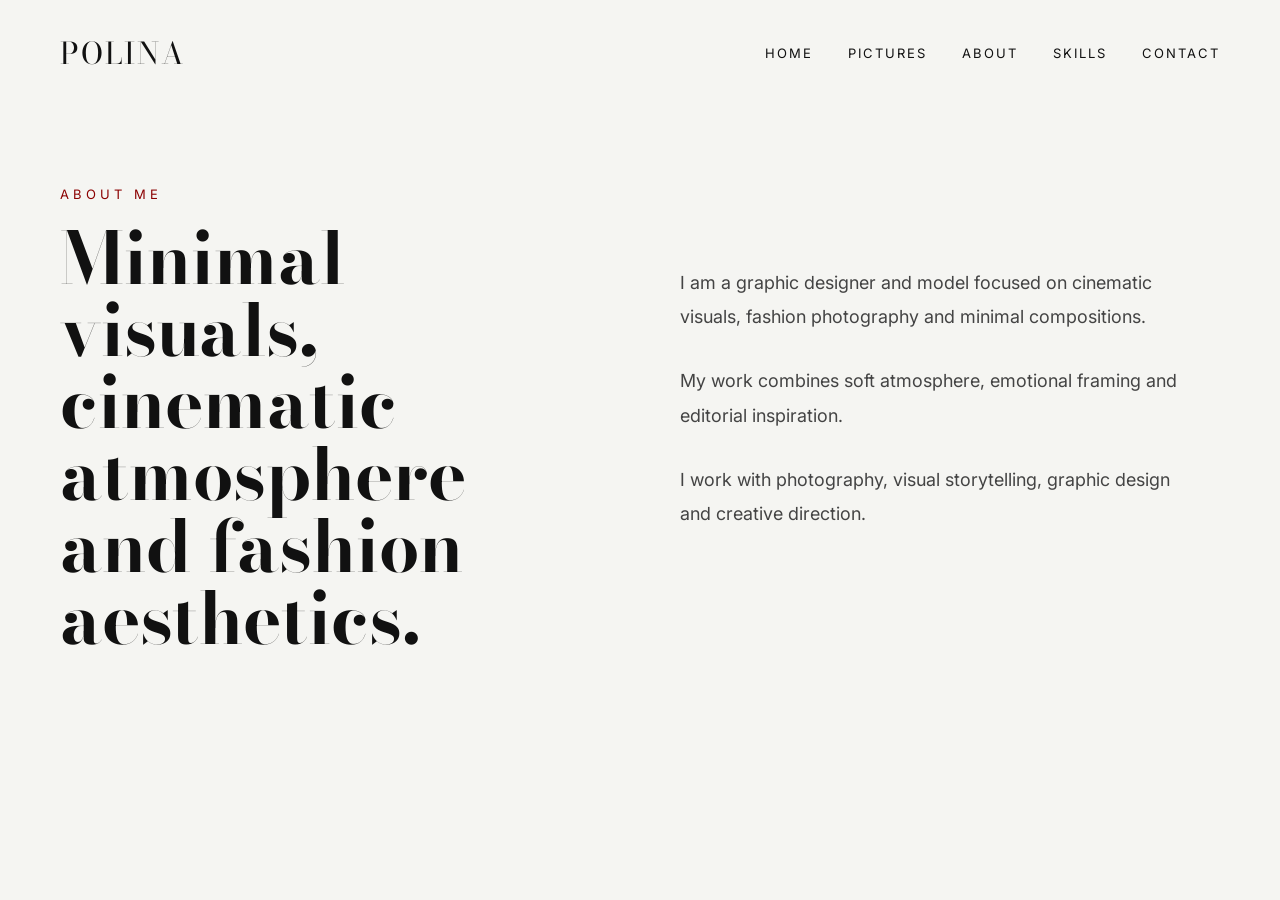
==== about.html @ c1917237 "about page" ====
<!DOCTYPE html>
<html lang="en">

<head>

    <meta charset="UTF-8">
    <meta name="viewport" content="width=device-width, initial-scale=1.0">

    <title>About</title>

    <link rel="stylesheet" href="css/style.css">

    <link rel="preconnect" href="https://fonts.googleapis.com">
    <link rel="preconnect" href="https://fonts.gstatic.com" crossorigin>

    <link href="https://fonts.googleapis.com/css2?family=Bodoni+Moda:wght@400;700&family=Inter:wght@300;400;500&display=swap" rel="stylesheet">

</head>

<body>

    <header class="navbar">

        <div class="logo">
            POLINA
        </div>

        <div class="menu-button">
            ☰
        </div>

        <nav class="nav-links">

            <a href="index.html">HOME</a>
            <a href="pictures.html">PICTURES</a>
            <a href="about.html">ABOUT</a>
            <a href="skills.html">SKILLS</a>
            <a href="contact.html">CONTACT</a>

        </nav>

    </header>

    <section class="about-page hidden">

        <div class="about-left">

            <p class="small-text">
                ABOUT ME
            </p>

            <h1>
                Minimal visuals,<br>
                cinematic atmosphere<br>
                and fashion aesthetics.
            </h1>

        </div>

        <div class="about-right">

            <p>
                I am a graphic designer and model focused on cinematic visuals,
                fashion photography and minimal compositions.
            </p>

            <p>
                My work combines soft atmosphere, emotional framing and editorial inspiration.
            </p>

            <p>
                I work with photography, visual storytelling, graphic design and creative direction.
            </p>

        </div>

    </section>

    <script src="js/script.js"></script>

</body>

</html>
---- css/style.css ----
﻿html {
    scroll-behavior: smooth;
}

* {
    margin: 0;
    padding: 0;
    box-sizing: border-box;
}

body {
    animation: fadePage 1s ease;

    background: #f5f5f2;

    color: #111;

    font-family: 'Inter', sans-serif;

    overflow-x: hidden;
}

/* NAVBAR */

.navbar {

    width: 100%;

    padding: 30px 60px;

    display: flex;

    justify-content: space-between;

    align-items: center;
}

.logo {

    font-family: 'Bodoni Moda', serif;

    font-size: 30px;

    letter-spacing: 2px;
}

/* DESKTOP MENU */

.nav-links {

    display: flex !important;

    align-items: center;

    gap: 35px;

    list-style: none;
}

.nav-links a {

    position: relative;

    text-decoration: none !important;

    color: #111 !important;

    font-size: 13px;

    letter-spacing: 2px;

    font-family: 'Inter', sans-serif;

    transition: 0.3s ease;
}

.nav-links a::after {

    content: "";

    position: absolute;

    left: 0;
    bottom: -6px;

    width: 0%;

    height: 1px;

    background: #8b0000;

    transition: 0.4s ease;
}

.nav-links a:hover::after {

    width: 100%;
}
.nav-links a:hover {

    color: #8b0000;
}
nav {

    all: unset;
}
/* BURGER BUTTON */

.menu-button {

    display: none;

    font-size: 32px;

    cursor: pointer;

    z-index: 2000;
}

/* HERO */

.hero {

    min-height: 85vh;

    display: flex;

    align-items: center;

    justify-content: space-between;

    gap: 60px;

    padding: 40px 60px;
}

.hero-text {

    flex: 1;
}

.small-text {

    color: #8b0000;

    letter-spacing: 4px;

    margin-bottom: 20px;

    font-size: 13px;
}

.hero-text h1 {

    font-family: 'Bodoni Moda', serif;

    font-size: 82px;

    line-height: 0.95;

    margin-bottom: 30px;
}

.description {

    max-width: 500px;

    line-height: 1.8;

    color: #444;

    font-size: 16px;
}

.hero-image {

    flex: 1;

    display: flex;

    justify-content: center;
}

.hero-image img {

    width: 100%;

    max-width: 550px;

    height: 750px;

    object-fit: cover;

    transition: 0.5s ease;

    box-shadow: 0 20px 60px rgba(0,0,0,0.12);
}

.hero-image img:hover {

    transform: scale(1.02);
}

/* GALLERY */

.gallery-page {

    padding: 40px 60px;
}

.gallery-title {

    font-family: 'Bodoni Moda', serif;

    font-size: 52px;

    margin-bottom: 60px;
}

.gallery-grid {

    display: grid;

    grid-template-columns: repeat(3, 1fr);

    gap: 18px;
}

.gallery-grid img {

    width: 100%;

    display: block;

    cursor: pointer;

    transition: 0.4s ease;
}

.gallery-grid img:hover {

    opacity: 0.92;

    transform: scale(1.015);
}
/* FULLSCREEN */

.fullscreen {

    position: fixed;

    inset: 0;

   background: rgba(10,10,10,0.96);

   backdrop-filter: blur(10px);

    display: none;

    justify-content: center;

    align-items: center;

    padding: 30px;

    z-index: 999;
}

.fullscreen img {

    max-width: 90%;

    max-height: 90%;

    object-fit: contain;
}

.fullscreen.active {

    display: flex;
}

/* ANIMATION */

.hidden {

    opacity: 0;

    transform: translateY(40px);

    transition: 1s ease;
}

.show {

    opacity: 1;

    transform: translateY(0);
}

/* MOBILE */

@media (max-width: 900px) {

    .navbar {

        padding: 25px;
    }

    .logo {

        font-size: 28px;
    }

    /* SHOW BURGER */

    .menu-button {

        display: block;
    }

    /* MOBILE MENU */

    .nav-links {

        position: fixed;

        top: 0;
        left: 0;

        width: 100%;
        height: 100vh;

        background: #f5f5f2;

        display: flex;

        flex-direction: column;

        justify-content: center;

        align-items: center;

        gap: 30px;

        opacity: 0;

        pointer-events: none;

        transition: 0.4s ease;

        z-index: 1500;
    }

    .nav-links.active {

        opacity: 1;

        pointer-events: all;
    }

    .nav-links a {

        font-size: 20px;

        letter-spacing: 4px;
    }

    /* ABOUT MOBILE */

.about-page {

    flex-direction: column;

    padding: 30px 25px;

    gap: 50px;
}

.about-left h1 {

    font-size: 48px;
}

.about-right {

    padding-top: 0;
}

.about-right p {

    font-size: 17px;

    line-height: 1.8;
}

    /* HERO MOBILE */

    .hero {

        flex-direction: column;

        padding: 20px;

        gap: 40px;
    }

    .hero-text h1 {

        font-size: 58px;
    }

    .description {

        font-size: 18px;
    }

    .hero-image img {

        width: 100%;

        max-width: 100%;

        height: auto;
    }

    /* GALLERY MOBILE */

    .gallery-page {

        padding: 25px;
    }

    .gallery-title {

        font-size: 32px;

        margin-bottom: 40px;
    }

    .gallery-grid {

        grid-template-columns: 1fr;
    }

}

@keyframes fadePage {

    from {

        opacity: 0;
    }

    to {

        opacity: 1;
    }
}

/* ABOUT PAGE */

.about-page {

    min-height: 80vh;

    display: flex;

    justify-content: space-between;

    gap: 80px;

    padding: 80px 60px;
}

.about-left {

    flex: 1;
}

.about-left h1 {

    font-family: 'Bodoni Moda', serif;

    font-size: 72px;

    line-height: 1;

    margin-top: 20px;
}

.about-right {

    flex: 1;

    display: flex;

    flex-direction: column;

    gap: 30px;

    padding-top: 80px;
}

.about-right p {

    font-size: 18px;

    line-height: 1.9;

    color: #444;

    max-width: 500px;
}
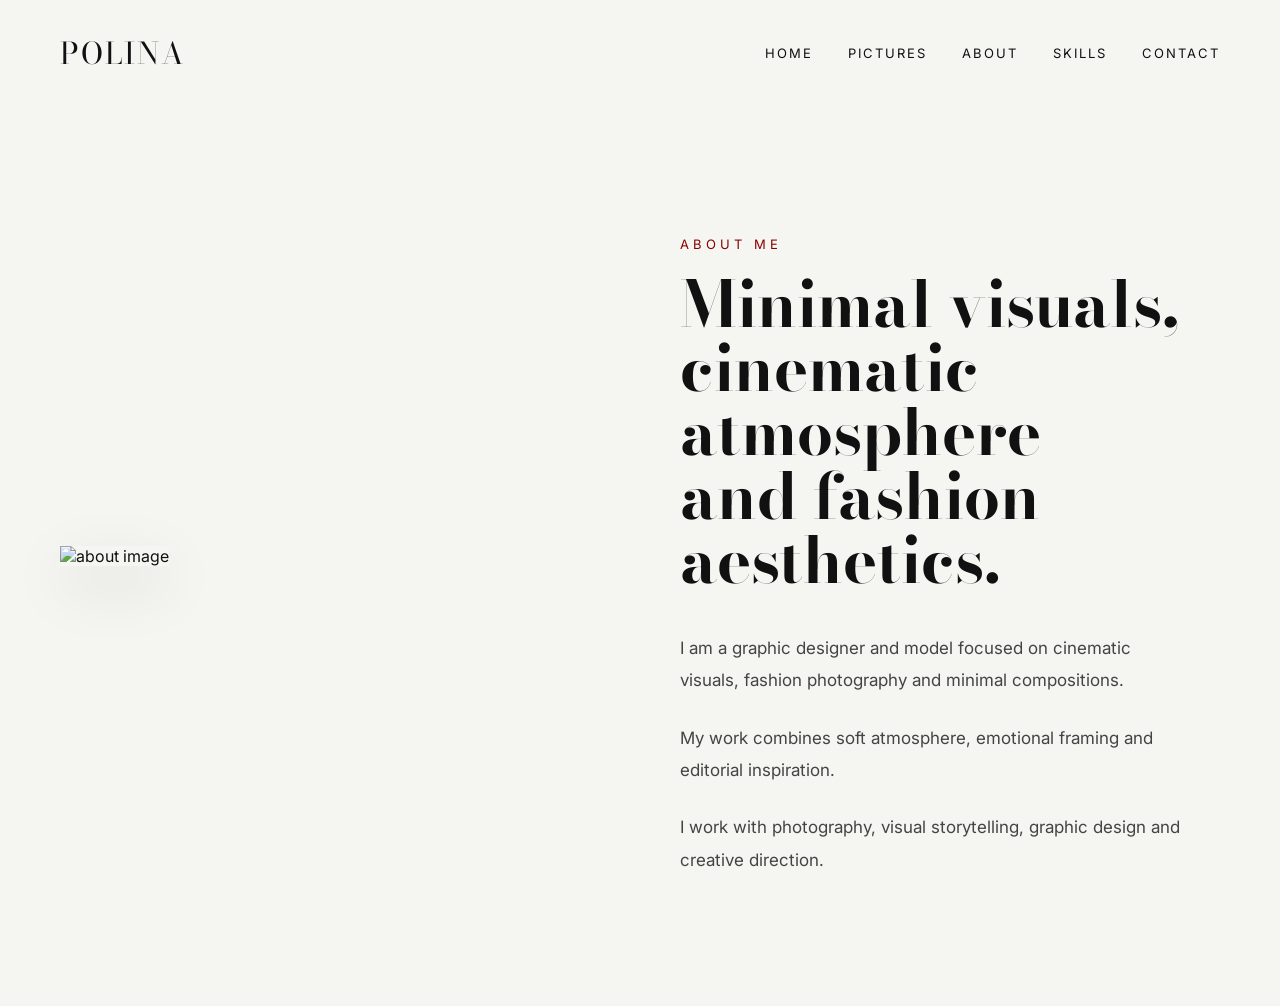
==== commit a27a71e7: "about page" ====
--- a/about.html
+++ b/about.html
@@ -43,7 +43,13 @@
 
     <section class="about-page hidden">
 
-        <div class="about-left">
+        <div class="about-image">
+
+            <img src="images/IMG_9924.JPG" alt="about image">
+
+        </div>
+
+        <div class="about-content">
 
             <p class="small-text">
                 ABOUT ME
@@ -55,22 +61,22 @@
                 and fashion aesthetics.
             </h1>
 
-        </div>
+            <div class="about-text">
 
-        <div class="about-right">
+                <p>
+                    I am a graphic designer and model focused on cinematic visuals,
+                    fashion photography and minimal compositions.
+                </p>
 
-            <p>
-                I am a graphic designer and model focused on cinematic visuals,
-                fashion photography and minimal compositions.
-            </p>
+                <p>
+                    My work combines soft atmosphere, emotional framing and editorial inspiration.
+                </p>
 
-            <p>
-                My work combines soft atmosphere, emotional framing and editorial inspiration.
-            </p>
+                <p>
+                    I work with photography, visual storytelling, graphic design and creative direction.
+                </p>
 
-            <p>
-                I work with photography, visual storytelling, graphic design and creative direction.
-            </p>
+            </div>
 
         </div>
 
--- a/css/style.css
+++ b/css/style.css
@@ -366,145 +366,151 @@
         letter-spacing: 4px;
     }
 
-    /* ABOUT MOBILE */
+/* ABOUT MOBILE */
 
 .about-page {
 
+    grid-template-columns: 1fr;
+
+    padding: 25px;
+
+    gap: 40px;
+}
+
+.about-image img {
+
+    height: auto;
+}
+
+.about-content h1 {
+
+    font-size: 46px;
+}
+
+.about-text p {
+
+    font-size: 17px;
+
+    line-height: 1.8;
+}
+
+    /* HERO MOBILE */
+
+    .hero {
+
+        flex-direction: column;
+
+        padding: 20px;
+
+        gap: 40px;
+    }
+
+    .hero-text h1 {
+
+        font-size: 58px;
+    }
+
+    .description {
+
+        font-size: 18px;
+    }
+
+    .hero-image img {
+
+        width: 100%;
+
+        max-width: 100%;
+
+        height: auto;
+    }
+
+    /* GALLERY MOBILE */
+
+    .gallery-page {
+
+        padding: 25px;
+    }
+
+    .gallery-title {
+
+        font-size: 32px;
+
+        margin-bottom: 40px;
+    }
+
+    .gallery-grid {
+
+        grid-template-columns: 1fr;
+    }
+
+}
+
+@keyframes fadePage {
+
+    from {
+
+        opacity: 0;
+    }
+
+    to {
+
+        opacity: 1;
+    }
+}
+
+/* ABOUT PAGE */
+
+.about-page {
+
+    min-height: 100vh;
+
+    display: grid;
+
+    grid-template-columns: 1fr 1fr;
+
+    align-items: center;
+
+    gap: 80px;
+
+    padding: 60px;
+}
+
+.about-image img {
+
+    width: 100%;
+
+    height: 750px;
+
+    object-fit: cover;
+
+    box-shadow: 0 20px 60px rgba(0,0,0,0.12);
+}
+
+.about-content h1 {
+
+    font-family: 'Bodoni Moda', serif;
+
+    font-size: 64px;
+
+    line-height: 1;
+
+    margin-top: 20px;
+
+    margin-bottom: 40px;
+}
+
+.about-text {
+
+    display: flex;
+
     flex-direction: column;
 
-    padding: 30px 25px;
-
-    gap: 50px;
-}
-
-.about-left h1 {
-
-    font-size: 48px;
-}
-
-.about-right {
-
-    padding-top: 0;
-}
-
-.about-right p {
+    gap: 25px;
+}
+
+.about-text p {
 
     font-size: 17px;
-
-    line-height: 1.8;
-}
-
-    /* HERO MOBILE */
-
-    .hero {
-
-        flex-direction: column;
-
-        padding: 20px;
-
-        gap: 40px;
-    }
-
-    .hero-text h1 {
-
-        font-size: 58px;
-    }
-
-    .description {
-
-        font-size: 18px;
-    }
-
-    .hero-image img {
-
-        width: 100%;
-
-        max-width: 100%;
-
-        height: auto;
-    }
-
-    /* GALLERY MOBILE */
-
-    .gallery-page {
-
-        padding: 25px;
-    }
-
-    .gallery-title {
-
-        font-size: 32px;
-
-        margin-bottom: 40px;
-    }
-
-    .gallery-grid {
-
-        grid-template-columns: 1fr;
-    }
-
-}
-
-@keyframes fadePage {
-
-    from {
-
-        opacity: 0;
-    }
-
-    to {
-
-        opacity: 1;
-    }
-}
-
-/* ABOUT PAGE */
-
-.about-page {
-
-    min-height: 80vh;
-
-    display: flex;
-
-    justify-content: space-between;
-
-    gap: 80px;
-
-    padding: 80px 60px;
-}
-
-.about-left {
-
-    flex: 1;
-}
-
-.about-left h1 {
-
-    font-family: 'Bodoni Moda', serif;
-
-    font-size: 72px;
-
-    line-height: 1;
-
-    margin-top: 20px;
-}
-
-.about-right {
-
-    flex: 1;
-
-    display: flex;
-
-    flex-direction: column;
-
-    gap: 30px;
-
-    padding-top: 80px;
-}
-
-.about-right p {
-
-    font-size: 18px;
 
     line-height: 1.9;
 
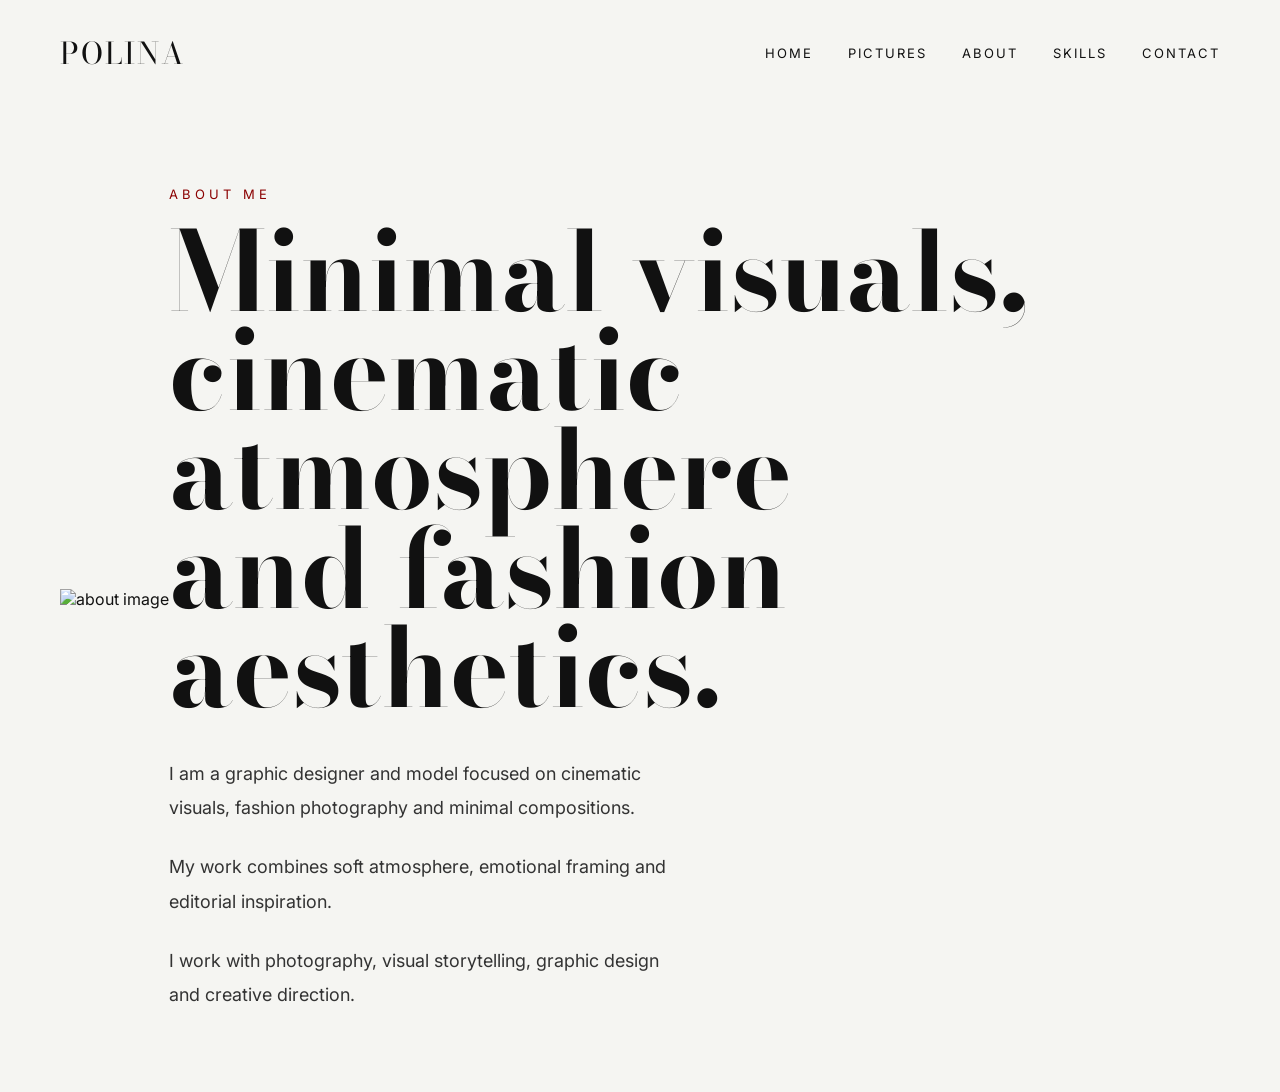
==== commit 9115155a: "page background" ====
--- a/about.html
+++ b/about.html
@@ -43,11 +43,7 @@
 
     <section class="about-page hidden">
 
-        <div class="about-image">
-
-            <img src="images/IMG_9924.JPG" alt="about image">
-
-        </div>
+<img src="images/IMG_9927.JPG" alt="about image">
 
         <div class="about-content">
 
--- a/css/style.css
+++ b/css/style.css
@@ -370,151 +370,180 @@
 
 .about-page {
 
-    grid-template-columns: 1fr;
-
-    padding: 25px;
-
-    gap: 40px;
+    padding: 120px 25px 60px 25px;
+}
+
+.about-image {
+
+    opacity: 0.10;
+}
+
+.about-content h1 {
+
+    font-size: 64px;
+
+    line-height: 0.9;
+
+    max-width: 100%;
+}
+
+.about-text {
+
+    max-width: 100%;
+}
+
+.about-text p {
+
+    font-size: 17px;
+
+    line-height: 1.8;
+}
+
+    /* HERO MOBILE */
+
+    .hero {
+
+        flex-direction: column;
+
+        padding: 20px;
+
+        gap: 40px;
+    }
+
+    .hero-text h1 {
+
+        font-size: 58px;
+    }
+
+    .description {
+
+        font-size: 18px;
+    }
+
+    .hero-image img {
+
+        width: 100%;
+
+        max-width: 100%;
+
+        height: auto;
+    }
+
+    /* GALLERY MOBILE */
+
+    .gallery-page {
+
+        padding: 25px;
+    }
+
+    .gallery-title {
+
+        font-size: 32px;
+
+        margin-bottom: 40px;
+    }
+
+    .gallery-grid {
+
+        grid-template-columns: 1fr;
+    }
+
+}
+
+@keyframes fadePage {
+
+    from {
+
+        opacity: 0;
+    }
+
+    to {
+
+        opacity: 1;
+    }
+}
+
+/* ABOUT PAGE */
+
+.about-page {
+
+    position: relative;
+
+    min-height: 100vh;
+
+    display: flex;
+
+    align-items: center;
+
+    padding: 80px 60px;
+
+    overflow: hidden;
+}
+
+/* BACKGROUND IMAGE */
+
+.about-image {
+
+    position: absolute;
+
+    inset: 0;
+
+    z-index: 1;
+
+    opacity: 0.14;
 }
 
 .about-image img {
 
-    height: auto;
+    width: 100%;
+
+    height: 100%;
+
+    object-fit: cover;
+}
+
+/* CONTENT */
+
+.about-content {
+
+    position: relative;
+
+    z-index: 2;
+
+    max-width: 900px;
 }
 
 .about-content h1 {
 
-    font-size: 46px;
+    font-family: 'Bodoni Moda', serif;
+
+    font-size: 110px;
+
+    line-height: 0.9;
+
+    margin-top: 20px;
+
+    margin-bottom: 40px;
+
+    max-width: 900px;
+}
+
+.about-text {
+
+    display: flex;
+
+    flex-direction: column;
+
+    gap: 25px;
+
+    max-width: 520px;
 }
 
 .about-text p {
 
-    font-size: 17px;
-
-    line-height: 1.8;
-}
-
-    /* HERO MOBILE */
-
-    .hero {
-
-        flex-direction: column;
-
-        padding: 20px;
-
-        gap: 40px;
-    }
-
-    .hero-text h1 {
-
-        font-size: 58px;
-    }
-
-    .description {
-
-        font-size: 18px;
-    }
-
-    .hero-image img {
-
-        width: 100%;
-
-        max-width: 100%;
-
-        height: auto;
-    }
-
-    /* GALLERY MOBILE */
-
-    .gallery-page {
-
-        padding: 25px;
-    }
-
-    .gallery-title {
-
-        font-size: 32px;
-
-        margin-bottom: 40px;
-    }
-
-    .gallery-grid {
-
-        grid-template-columns: 1fr;
-    }
-
-}
-
-@keyframes fadePage {
-
-    from {
-
-        opacity: 0;
-    }
-
-    to {
-
-        opacity: 1;
-    }
-}
-
-/* ABOUT PAGE */
-
-.about-page {
-
-    min-height: 100vh;
-
-    display: grid;
-
-    grid-template-columns: 1fr 1fr;
-
-    align-items: center;
-
-    gap: 80px;
-
-    padding: 60px;
-}
-
-.about-image img {
-
-    width: 100%;
-
-    height: 750px;
-
-    object-fit: cover;
-
-    box-shadow: 0 20px 60px rgba(0,0,0,0.12);
-}
-
-.about-content h1 {
-
-    font-family: 'Bodoni Moda', serif;
-
-    font-size: 64px;
-
-    line-height: 1;
-
-    margin-top: 20px;
-
-    margin-bottom: 40px;
-}
-
-.about-text {
-
-    display: flex;
-
-    flex-direction: column;
-
-    gap: 25px;
-}
-
-.about-text p {
-
-    font-size: 17px;
+    font-size: 18px;
 
     line-height: 1.9;
 
-    color: #444;
-
-    max-width: 500px;
+    color: #333;
 }
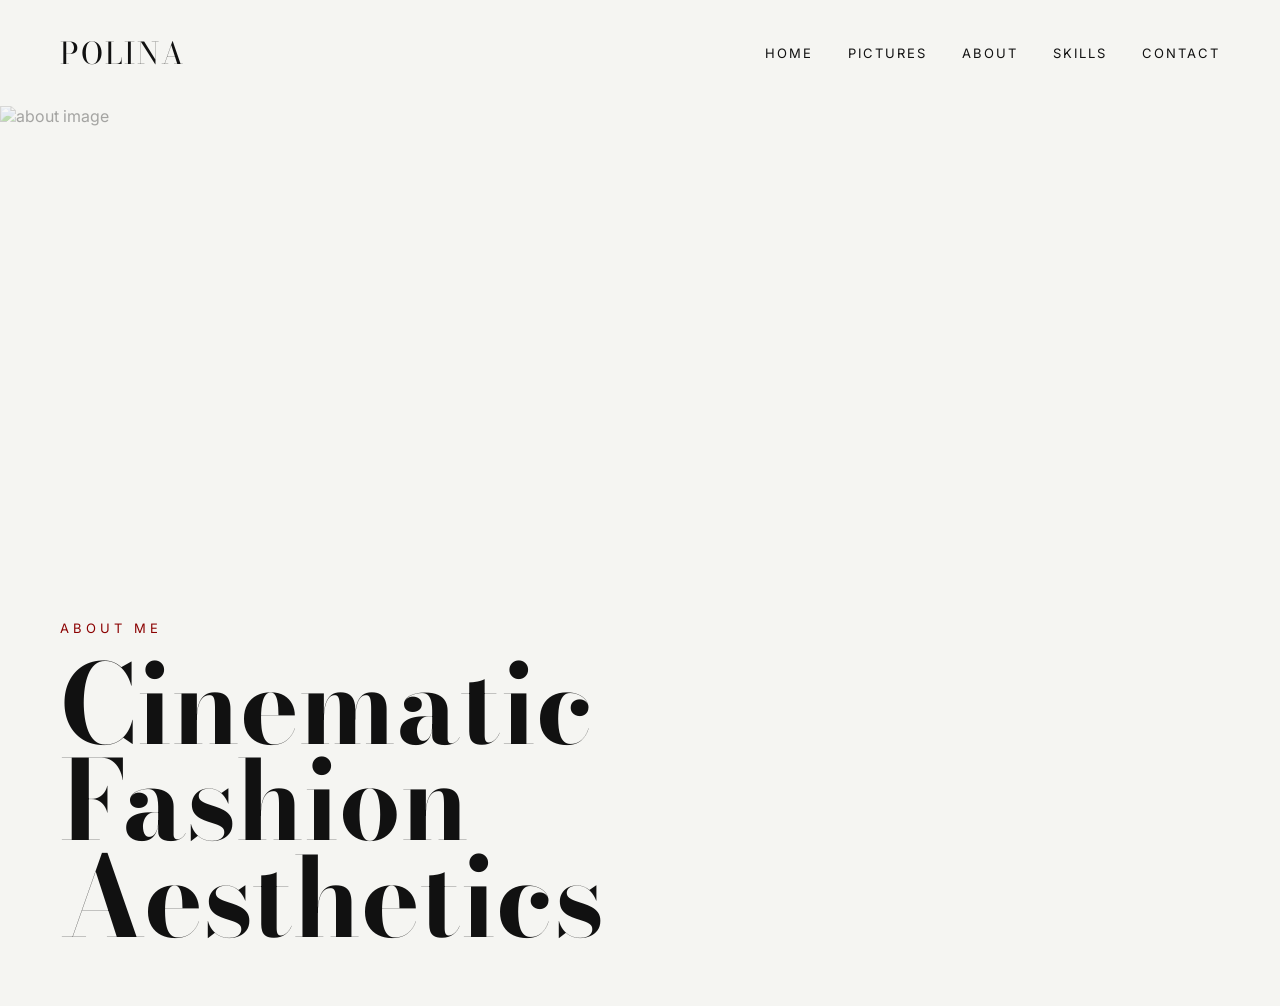
==== commit bcd96941: "about page" ====
--- a/about.html
+++ b/about.html
@@ -43,36 +43,23 @@
 
     <section class="about-page hidden">
 
-<img src="images/IMG_9927.JPG" alt="about image">
+        <div class="about-image">
 
-        <div class="about-content">
+            <img src="images/IMG_9927.JPG" alt="about image">
+
+        </div>
+
+        <div class="about-overlay">
 
             <p class="small-text">
                 ABOUT ME
             </p>
 
             <h1>
-                Minimal visuals,<br>
-                cinematic atmosphere<br>
-                and fashion aesthetics.
+                Cinematic<br>
+                Fashion<br>
+                Aesthetics
             </h1>
-
-            <div class="about-text">
-
-                <p>
-                    I am a graphic designer and model focused on cinematic visuals,
-                    fashion photography and minimal compositions.
-                </p>
-
-                <p>
-                    My work combines soft atmosphere, emotional framing and editorial inspiration.
-                </p>
-
-                <p>
-                    I work with photography, visual storytelling, graphic design and creative direction.
-                </p>
-
-            </div>
 
         </div>
 
--- a/css/style.css
+++ b/css/style.css
@@ -366,184 +366,149 @@
         letter-spacing: 4px;
     }
 
-/* ABOUT MOBILE */
+
+    /* HERO MOBILE */
+
+    .hero {
+
+        flex-direction: column;
+
+        padding: 20px;
+
+        gap: 40px;
+    }
+
+    .hero-text h1 {
+
+        font-size: 58px;
+    }
+
+    .description {
+
+        font-size: 18px;
+    }
+
+    .hero-image img {
+
+        width: 100%;
+
+        max-width: 100%;
+
+        height: auto;
+    }
+
+    /* GALLERY MOBILE */
+
+    .gallery-page {
+
+        padding: 25px;
+    }
+
+    .gallery-title {
+
+        font-size: 32px;
+
+        margin-bottom: 40px;
+    }
+
+    .gallery-grid {
+
+        grid-template-columns: 1fr;
+    }
+
+}
+
+@keyframes fadePage {
+
+    from {
+
+        opacity: 0;
+    }
+
+    to {
+
+        opacity: 1;
+    }
+}
+
+/* ABOUT PAGE */
 
 .about-page {
 
-    padding: 120px 25px 60px 25px;
-}
+    position: relative;
+
+    width: 100%;
+
+    height: 100vh;
+
+    overflow: hidden;
+}
+
+/* IMAGE */
 
 .about-image {
 
-    opacity: 0.10;
-}
-
-.about-content h1 {
-
-    font-size: 64px;
-
-    line-height: 0.9;
-
-    max-width: 100%;
-}
-
-.about-text {
-
-    max-width: 100%;
-}
-
-.about-text p {
-
-    font-size: 17px;
-
-    line-height: 1.8;
-}
-
-    /* HERO MOBILE */
-
-    .hero {
-
-        flex-direction: column;
-
-        padding: 20px;
-
-        gap: 40px;
-    }
-
-    .hero-text h1 {
+    width: 100%;
+
+    height: 100%;
+}
+
+.about-image img {
+
+    width: 100%;
+
+    height: 100%;
+
+    object-fit: cover;
+
+    opacity: 0.35;
+}
+
+/* TEXT OVERLAY */
+
+.about-overlay {
+
+    position: absolute;
+
+    left: 60px;
+
+    bottom: 60px;
+
+    z-index: 5;
+}
+
+.about-overlay h1 {
+
+    font-family: 'Bodoni Moda', serif;
+
+    font-size: 110px;
+
+    line-height: 0.88;
+
+    color: #111;
+}
+
+/* MOBILE */
+
+@media (max-width: 900px) {
+
+    .about-overlay {
+
+        left: 25px;
+
+        bottom: 40px;
+    }
+
+    .about-overlay h1 {
 
         font-size: 58px;
-    }
-
-    .description {
-
-        font-size: 18px;
-    }
-
-    .hero-image img {
-
-        width: 100%;
-
-        max-width: 100%;
-
-        height: auto;
-    }
-
-    /* GALLERY MOBILE */
-
-    .gallery-page {
-
-        padding: 25px;
-    }
-
-    .gallery-title {
-
-        font-size: 32px;
-
-        margin-bottom: 40px;
-    }
-
-    .gallery-grid {
-
-        grid-template-columns: 1fr;
-    }
-
-}
-
-@keyframes fadePage {
-
-    from {
-
-        opacity: 0;
-    }
-
-    to {
-
-        opacity: 1;
-    }
-}
-
-/* ABOUT PAGE */
-
-.about-page {
-
-    position: relative;
-
-    min-height: 100vh;
-
-    display: flex;
-
-    align-items: center;
-
-    padding: 80px 60px;
-
-    overflow: hidden;
-}
-
-/* BACKGROUND IMAGE */
-
-.about-image {
-
-    position: absolute;
-
-    inset: 0;
-
-    z-index: 1;
-
-    opacity: 0.14;
-}
-
-.about-image img {
-
-    width: 100%;
-
-    height: 100%;
-
-    object-fit: cover;
-}
-
-/* CONTENT */
-
-.about-content {
-
-    position: relative;
-
-    z-index: 2;
-
-    max-width: 900px;
-}
-
-.about-content h1 {
-
-    font-family: 'Bodoni Moda', serif;
-
-    font-size: 110px;
-
-    line-height: 0.9;
-
-    margin-top: 20px;
-
-    margin-bottom: 40px;
-
-    max-width: 900px;
-}
-
-.about-text {
-
-    display: flex;
-
-    flex-direction: column;
-
-    gap: 25px;
-
-    max-width: 520px;
-}
-
-.about-text p {
-
-    font-size: 18px;
-
-    line-height: 1.9;
-
-    color: #333;
+
+        line-height: 0.9;
+    }
+
+    .about-image img {
+
+        opacity: 0.28;
+    }
+
 }
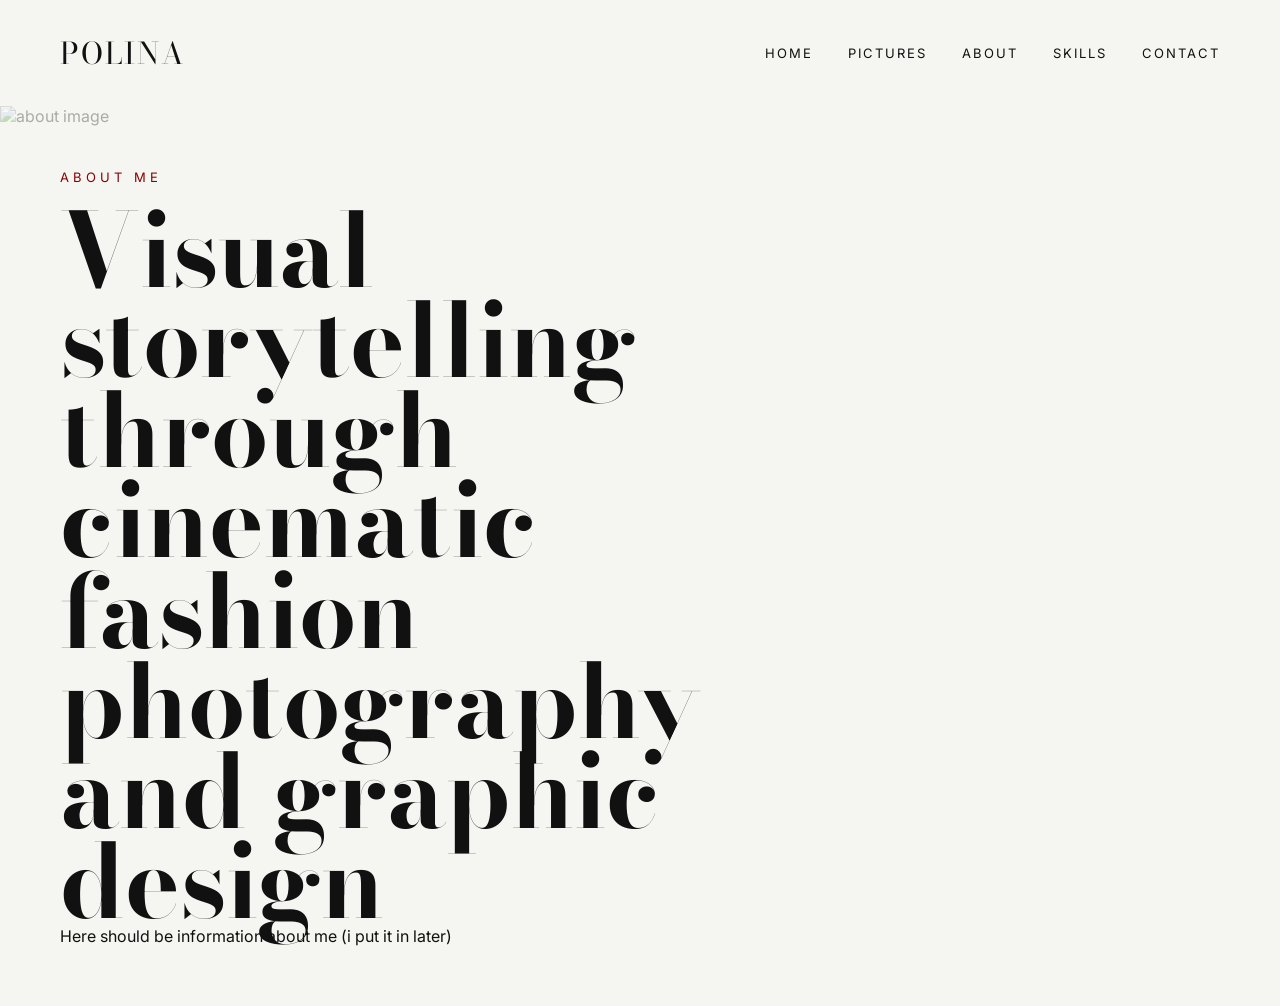
==== commit 79cf11dc: "about" ====
--- a/about.html
+++ b/about.html
@@ -56,10 +56,19 @@
             </p>
 
             <h1>
-                Cinematic<br>
-                Fashion<br>
-                Aesthetics
-            </h1>
+    Visual storytelling<br>
+    through cinematic<br>
+    fashion photography<br>
+    and graphic design
+</h1>
+
+<div class="about-description">
+
+    <p>
+        Here should be information about me (i put it in later)
+    </p>
+
+</div>
 
         </div>
 
--- a/css/style.css
+++ b/css/style.css
@@ -439,32 +439,34 @@
 
     width: 100%;
 
+    min-height: 100vh;
+
+    overflow: hidden;
+}
+
+/* IMAGE */
+
+.about-image {
+
+    position: relative;
+
+    width: 100%;
+
     height: 100vh;
-
-    overflow: hidden;
-}
-
-/* IMAGE */
-
-.about-image {
+}
+
+.about-image img {
 
     width: 100%;
 
     height: 100%;
-}
-
-.about-image img {
-
-    width: 100%;
-
-    height: 100%;
 
     object-fit: cover;
 
-    opacity: 0.35;
-}
-
-/* TEXT OVERLAY */
+    opacity: 0.32;
+}
+
+/* OVERLAY */
 
 .about-overlay {
 
@@ -474,21 +476,23 @@
 
     bottom: 60px;
 
-    z-index: 5;
+    z-index: 10;
+
+    max-width: 900px;
 }
 
 .about-overlay h1 {
 
     font-family: 'Bodoni Moda', serif;
 
-    font-size: 110px;
+    font-size: clamp(70px, 8vw, 140px);
 
     line-height: 0.88;
 
     color: #111;
 }
 
-/* MOBILE */
+/* ABOUT MOBILE */
 
 @media (max-width: 900px) {
 
@@ -496,19 +500,26 @@
 
         left: 25px;
 
-        bottom: 40px;
+        bottom: 35px;
+
+        max-width: 90%;
     }
 
     .about-overlay h1 {
 
-        font-size: 58px;
+        font-size: 56px;
 
         line-height: 0.9;
     }
 
+    .about-image {
+
+        height: 100vh;
+    }
+
     .about-image img {
 
-        opacity: 0.28;
+        opacity: 0.26;
     }
 
 }
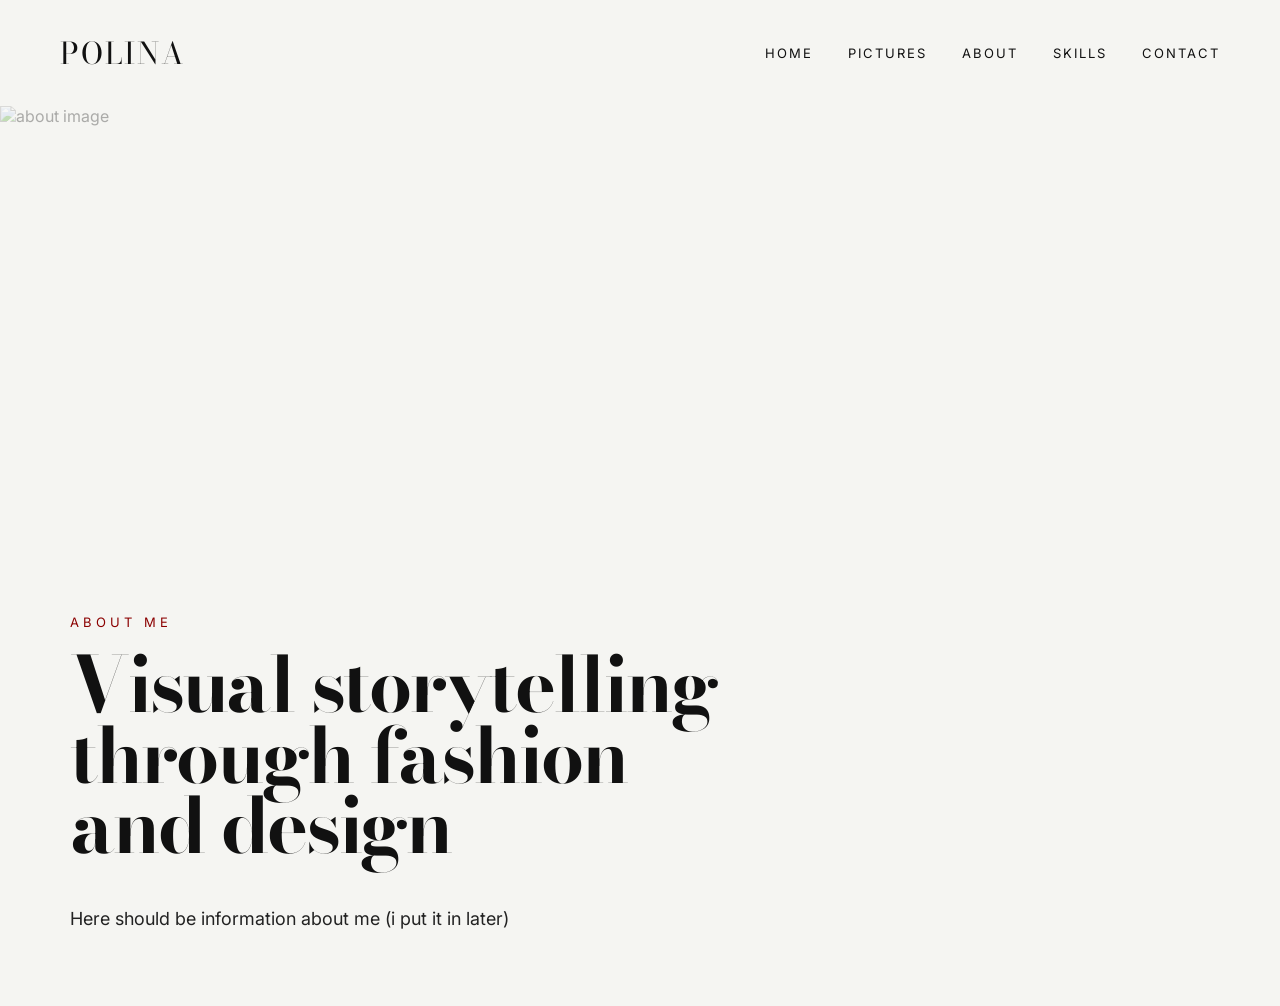
==== commit ffaf033b: "about me" ====
--- a/about.html
+++ b/about.html
@@ -57,9 +57,8 @@
 
             <h1>
     Visual storytelling<br>
-    through cinematic<br>
-    fashion photography<br>
-    and graphic design
+    through fashion<br>
+    and design
 </h1>
 
 <div class="about-description">
--- a/css/style.css
+++ b/css/style.css
@@ -472,54 +472,188 @@
 
     position: absolute;
 
-    left: 60px;
-
-    bottom: 60px;
+    left: 70px;
+
+    bottom: 70px;
 
     z-index: 10;
 
+    max-width: 850px;
+}
+.about-overlay h1 {
+
+    font-family: 'Bodoni Moda', serif;
+
+    font-size: clamp(72px, 6vw, 120px);
+
+    line-height: 0.92;
+
+    color: #111;
+
     max-width: 900px;
-}
-
-.about-overlay h1 {
+
+    letter-spacing: -2px;
+}
+
+/* ABOUT MOBILE */
+
+@media (max-width: 900px) {
+
+    .about-description {
+
+    margin-top: 30px;
+
+    max-width: 100%;
+}
+
+    .about-description p {
+
+    font-size: 17px;
+
+    line-height: 1.8;
+}
+    .about-overlay {
+
+        left: 25px;
+
+        bottom: 35px;
+
+        max-width: 90%;
+    }
+
+    .about-overlay h1 {
+
+        font-size: 56px;
+
+        line-height: 0.9;
+    }
+
+    .about-image {
+
+        height: 100vh;
+    }
+
+    .about-image img {
+
+        opacity: 0.26;
+    }
+/* SKILLS MOBILE */
+
+.skills-page {
+
+    padding: 120px 25px 60px 25px;
+}
+
+.skills-page h1 {
+
+    font-size: 58px;
+
+    margin-bottom: 50px;
+}
+
+.skills-grid {
+
+    grid-template-columns: 1fr;
+}
+
+.skill-card {
+
+    padding: 30px;
+}
+
+.skill-card h2 {
+
+    font-size: 30px;
+}
+
+}
+
+
+/* ABOUT DESCRIPTION */
+
+.about-description {
+
+    margin-top: 40px;
+
+    max-width: 520px;
+}
+
+.about-description p {
+
+    font-size: 18px;
+
+    line-height: 1.9;
+
+    color: #222;
+}
+
+/* SKILLS PAGE */
+
+.skills-page {
+
+    min-height: 100vh;
+
+    padding: 80px 60px;
+}
+
+.skills-page h1 {
 
     font-family: 'Bodoni Moda', serif;
 
-    font-size: clamp(70px, 8vw, 140px);
-
-    line-height: 0.88;
-
-    color: #111;
-}
-
-/* ABOUT MOBILE */
-
-@media (max-width: 900px) {
-
-    .about-overlay {
-
-        left: 25px;
-
-        bottom: 35px;
-
-        max-width: 90%;
-    }
-
-    .about-overlay h1 {
-
-        font-size: 56px;
-
-        line-height: 0.9;
-    }
-
-    .about-image {
-
-        height: 100vh;
-    }
-
-    .about-image img {
-
-        opacity: 0.26;
-    }
-
+    font-size: 100px;
+
+    line-height: 0.9;
+
+    margin-top: 20px;
+
+    margin-bottom: 70px;
+}
+
+/* GRID */
+
+.skills-grid {
+
+    display: grid;
+
+    grid-template-columns: repeat(2, 1fr);
+
+    gap: 25px;
+}
+
+/* CARD */
+
+.skill-card {
+
+    padding: 40px;
+
+    border: 1px solid rgba(0,0,0,0.08);
+
+    background: rgba(255,255,255,0.5);
+
+    backdrop-filter: blur(8px);
+
+    transition: 0.4s ease;
+}
+
+.skill-card:hover {
+
+    transform: translateY(-4px);
+
+    border-color: rgba(139,0,0,0.25);
+}
+
+.skill-card h2 {
+
+    font-family: 'Bodoni Moda', serif;
+
+    font-size: 36px;
+
+    margin-bottom: 20px;
+}
+
+.skill-card p {
+
+    line-height: 1.8;
+
+    color: #444;
 }
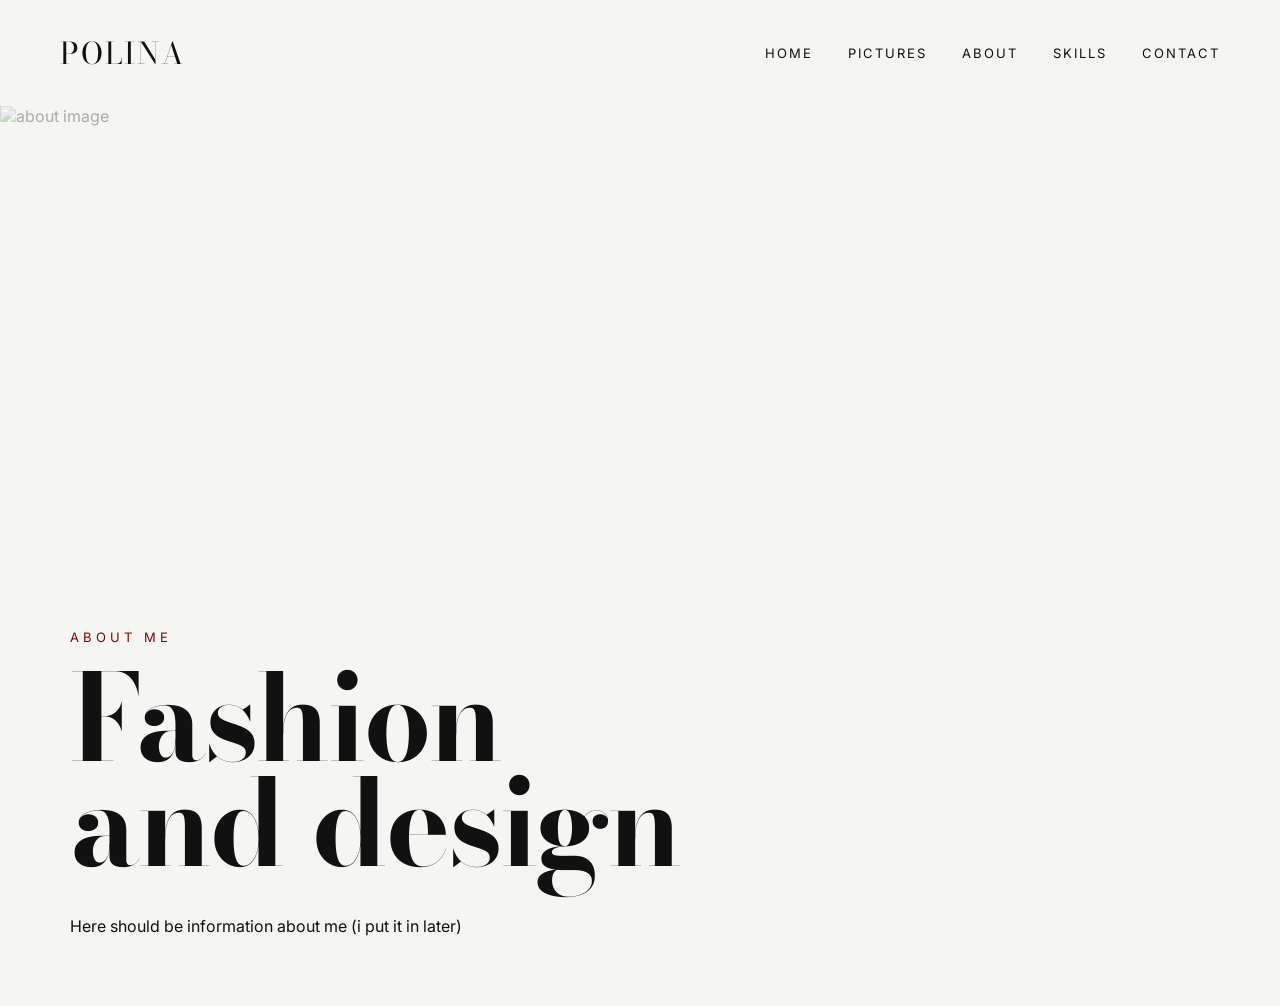
==== commit b8add294: "Update about.html" ====
--- a/about.html
+++ b/about.html
@@ -56,8 +56,7 @@
             </p>
 
             <h1>
-    Visual storytelling<br>
-    through fashion<br>
+    Fashion<br>
     and design
 </h1>
 
--- a/css/style.css
+++ b/css/style.css
@@ -463,6 +463,8 @@
 
     object-fit: cover;
 
+    object-position: center 20%;
+
     opacity: 0.32;
 }
 
@@ -480,180 +482,364 @@
 
     max-width: 850px;
 }
+/* DESKTOP */
+
 .about-overlay h1 {
 
     font-family: 'Bodoni Moda', serif;
 
-    font-size: clamp(72px, 6vw, 120px);
+    font-size: 120px;
+
+    line-height: 0.88;
+
+    color: #111;
+
+    max-width: 900px;
+
+    letter-spacing: -2px;
+
+    margin-bottom: 40px;
+}
+
+/* ABOUT MOBILE */
+
+@media (max-width: 900px) {
+
+    .about-description {
+
+        margin-top: 30px;
+
+        max-width: 100%;
+    }
+
+    .about-description p {
+
+        font-size: 17px;
+
+        line-height: 1.8;
+    }
+
+    .about-overlay {
+
+        left: 25px;
+
+        bottom: 35px;
+
+        max-width: 90%;
+    }
+
+.about-overlay h1 {
+
+    font-size: 72px;
+
+    line-height: 0.9;
+
+    margin-bottom: 25px;
+}
+
+    .about-image {
+
+        height: 100vh;
+    }
+
+    .about-image img {
+
+        opacity: 0.26;
+    }
+}
+    
+/* SKILLS PAGE */
+
+.skills-page {
+
+    min-height: 100vh;
+
+    padding: 80px 60px;
+}
+
+.skills-page h1 {
+
+    font-family: 'Bodoni Moda', serif;
+
+    font-size: 100px;
+
+    line-height: 0.9;
+
+    margin-top: 20px;
+
+    margin-bottom: 70px;
+
+    max-width: 700px;
+}
+
+/* GRID */
+
+.skills-grid {
+
+    display: grid;
+
+    grid-template-columns: repeat(2, 1fr);
+
+    gap: 35px;
+
+    margin-top: 30px;
+}
+
+/* CARD */
+
+.skill-card {
+
+    padding: 40px;
+
+    border: 1px solid rgba(0,0,0,0.08);
+
+    background: rgba(255,255,255,0.5);
+
+    backdrop-filter: blur(8px);
+
+    transition:
+        transform 0.45s ease,
+        border-color 0.45s ease,
+        background 0.45s ease;
+}
+
+.skill-card:hover {
+
+    transform: translateY(-6px);
+
+    border-color: rgba(139,0,0,0.22);
+
+    background: rgba(255,255,255,0.75);
+}
+
+.skill-card h2 {
+
+    font-family: 'Bodoni Moda', serif;
+
+    font-size: 36px;
+
+    line-height: 1;
+
+    margin-bottom: 18px;
+}
+
+.skill-card p {
+
+    font-size: 16px;
+
+    line-height: 1.8;
+
+    color: #444;
+}
+
+/* SKILLS MOBILE */
+
+@media (max-width: 900px) {
+
+    .skills-page {
+
+        padding: 40px 25px 60px 25px;
+    }
+
+    .skills-page h1 {
+
+        font-size: 64px;
+
+        line-height: 0.92;
+
+        margin-bottom: 40px;
+
+        max-width: 320px;
+    }
+
+    .skills-grid {
+
+        display: grid;
+
+        grid-template-columns: 1fr;
+
+        gap: 28px;
+
+        margin-top: 20px;
+    }
+
+    .skill-card {
+
+        padding: 28px;
+
+        border-radius: 2px;
+    }
+
+    .skill-card h2 {
+
+        font-size: 28px;
+
+        line-height: 1;
+
+        margin-bottom: 18px;
+    }
+
+    .skill-card p {
+
+        font-size: 16px;
+
+        line-height: 1.7;
+    }
+
+}
+
+
+/* CONTACT PAGE */
+
+.contact-page {
+
+    min-height: 100vh;
+
+    padding: 80px 60px;
+
+    display: flex;
+
+    flex-direction: column;
+
+    justify-content: flex-start;
+}
+
+.contact-page h1 {
+
+    font-family: 'Bodoni Moda', serif;
+
+    font-size: 82px;
 
     line-height: 0.92;
 
+    margin-top: 20px;
+
+    margin-bottom: 25px;
+
+    max-width: 700px;
+}
+
+.contact-description {
+
+    max-width: 520px;
+
+    font-size: 18px;
+
+    line-height: 1.8;
+
+    color: #444;
+
+    margin-bottom: 60px;
+}
+
+/* CONTACT GRID */
+
+.contact-grid {
+
+    display: grid;
+
+    grid-template-columns: repeat(2, 1fr);
+
+    gap: 30px;
+
+    max-width: 900px;
+}
+
+/* CARD */
+
+.contact-card {
+
+    text-decoration: none;
+
     color: #111;
 
-    max-width: 900px;
-
-    letter-spacing: -2px;
-}
-
-/* ABOUT MOBILE */
+    border: 1px solid rgba(0,0,0,0.08);
+
+    background: rgba(255,255,255,0.45);
+
+    backdrop-filter: blur(8px);
+
+    padding: 40px;
+
+    transition:
+        transform 0.45s ease,
+        border-color 0.45s ease,
+        background 0.45s ease;
+}
+
+.contact-card:hover {
+
+    transform: translateY(-6px);
+
+    border-color: rgba(139,0,0,0.22);
+
+    background: rgba(255,255,255,0.75);
+}
+
+.contact-card span {
+
+    display: block;
+
+    color: #8b0000;
+
+    letter-spacing: 3px;
+
+    font-size: 12px;
+
+    margin-bottom: 18px;
+}
+
+.contact-card h2 {
+
+    font-size: 16px;
+
+    line-height: 1.2;
+
+    white-space: nowrap;
+}
+
+/* CONTACT MOBILE */
 
 @media (max-width: 900px) {
 
-    .about-description {
-
-    margin-top: 30px;
-
-    max-width: 100%;
-}
-
-    .about-description p {
-
-    font-size: 17px;
-
-    line-height: 1.8;
-}
-    .about-overlay {
-
-        left: 25px;
-
-        bottom: 35px;
-
-        max-width: 90%;
-    }
-
-    .about-overlay h1 {
-
-        font-size: 56px;
-
-        line-height: 0.9;
-    }
-
-    .about-image {
-
-        height: 100vh;
-    }
-
-    .about-image img {
-
-        opacity: 0.26;
-    }
-/* SKILLS MOBILE */
-
-.skills-page {
-
-    padding: 120px 25px 60px 25px;
-}
-
-.skills-page h1 {
-
-    font-size: 58px;
-
-    margin-bottom: 50px;
-}
-
-.skills-grid {
-
-    grid-template-columns: 1fr;
-}
-
-.skill-card {
-
-    padding: 30px;
-}
-
-.skill-card h2 {
-
-    font-size: 30px;
-}
-
-}
-
-
-/* ABOUT DESCRIPTION */
-
-.about-description {
-
-    margin-top: 40px;
-
-    max-width: 520px;
-}
-
-.about-description p {
-
-    font-size: 18px;
-
-    line-height: 1.9;
-
-    color: #222;
-}
-
-/* SKILLS PAGE */
-
-.skills-page {
-
-    min-height: 100vh;
-
-    padding: 80px 60px;
-}
-
-.skills-page h1 {
-
-    font-family: 'Bodoni Moda', serif;
-
-    font-size: 100px;
-
-    line-height: 0.9;
-
-    margin-top: 20px;
-
-    margin-bottom: 70px;
-}
-
-/* GRID */
-
-.skills-grid {
-
-    display: grid;
-
-    grid-template-columns: repeat(2, 1fr);
-
-    gap: 25px;
-}
-
-/* CARD */
-
-.skill-card {
-
-    padding: 40px;
-
-    border: 1px solid rgba(0,0,0,0.08);
-
-    background: rgba(255,255,255,0.5);
-
-    backdrop-filter: blur(8px);
-
-    transition: 0.4s ease;
-}
-
-.skill-card:hover {
-
-    transform: translateY(-4px);
-
-    border-color: rgba(139,0,0,0.25);
-}
-
-.skill-card h2 {
-
-    font-family: 'Bodoni Moda', serif;
-
-    font-size: 36px;
-
-    margin-bottom: 20px;
-}
-
-.skill-card p {
-
-    line-height: 1.8;
-
-    color: #444;
+    .contact-page {
+
+        padding: 20px 25px 80px 25px;
+    }
+
+    .contact-page h1 {
+
+        font-size: 58px;
+
+        line-height: 0.95;
+
+        margin-bottom: 20px;
+    }
+
+    .contact-description {
+
+        font-size: 16px;
+
+        line-height: 1.7;
+
+        margin-bottom: 40px;
+    }
+
+    .contact-grid {
+
+        grid-template-columns: 1fr;
+
+        gap: 22px;
+    }
+
+    .contact-card {
+
+        padding: 28px;
+    }
+
+    .contact-card h2 {
+
+        font-size: 28px;
+    }
+
 }
